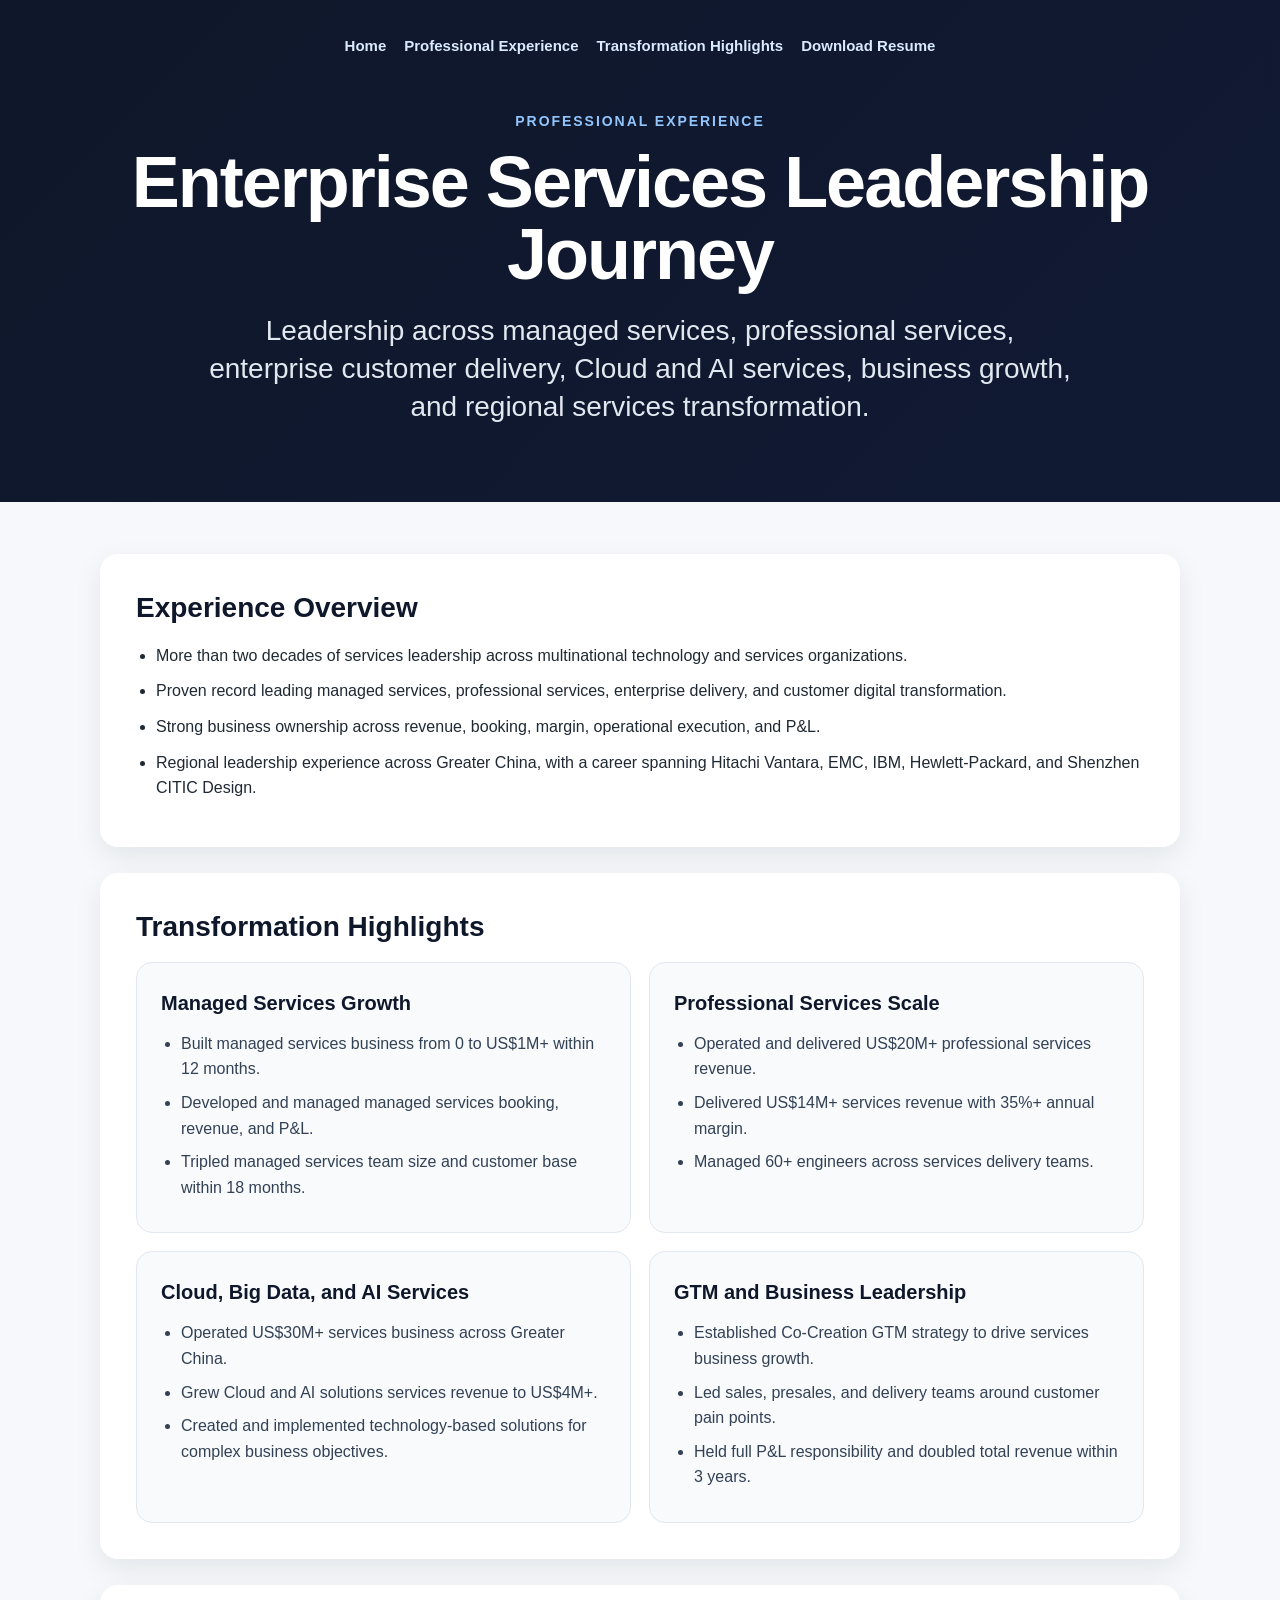
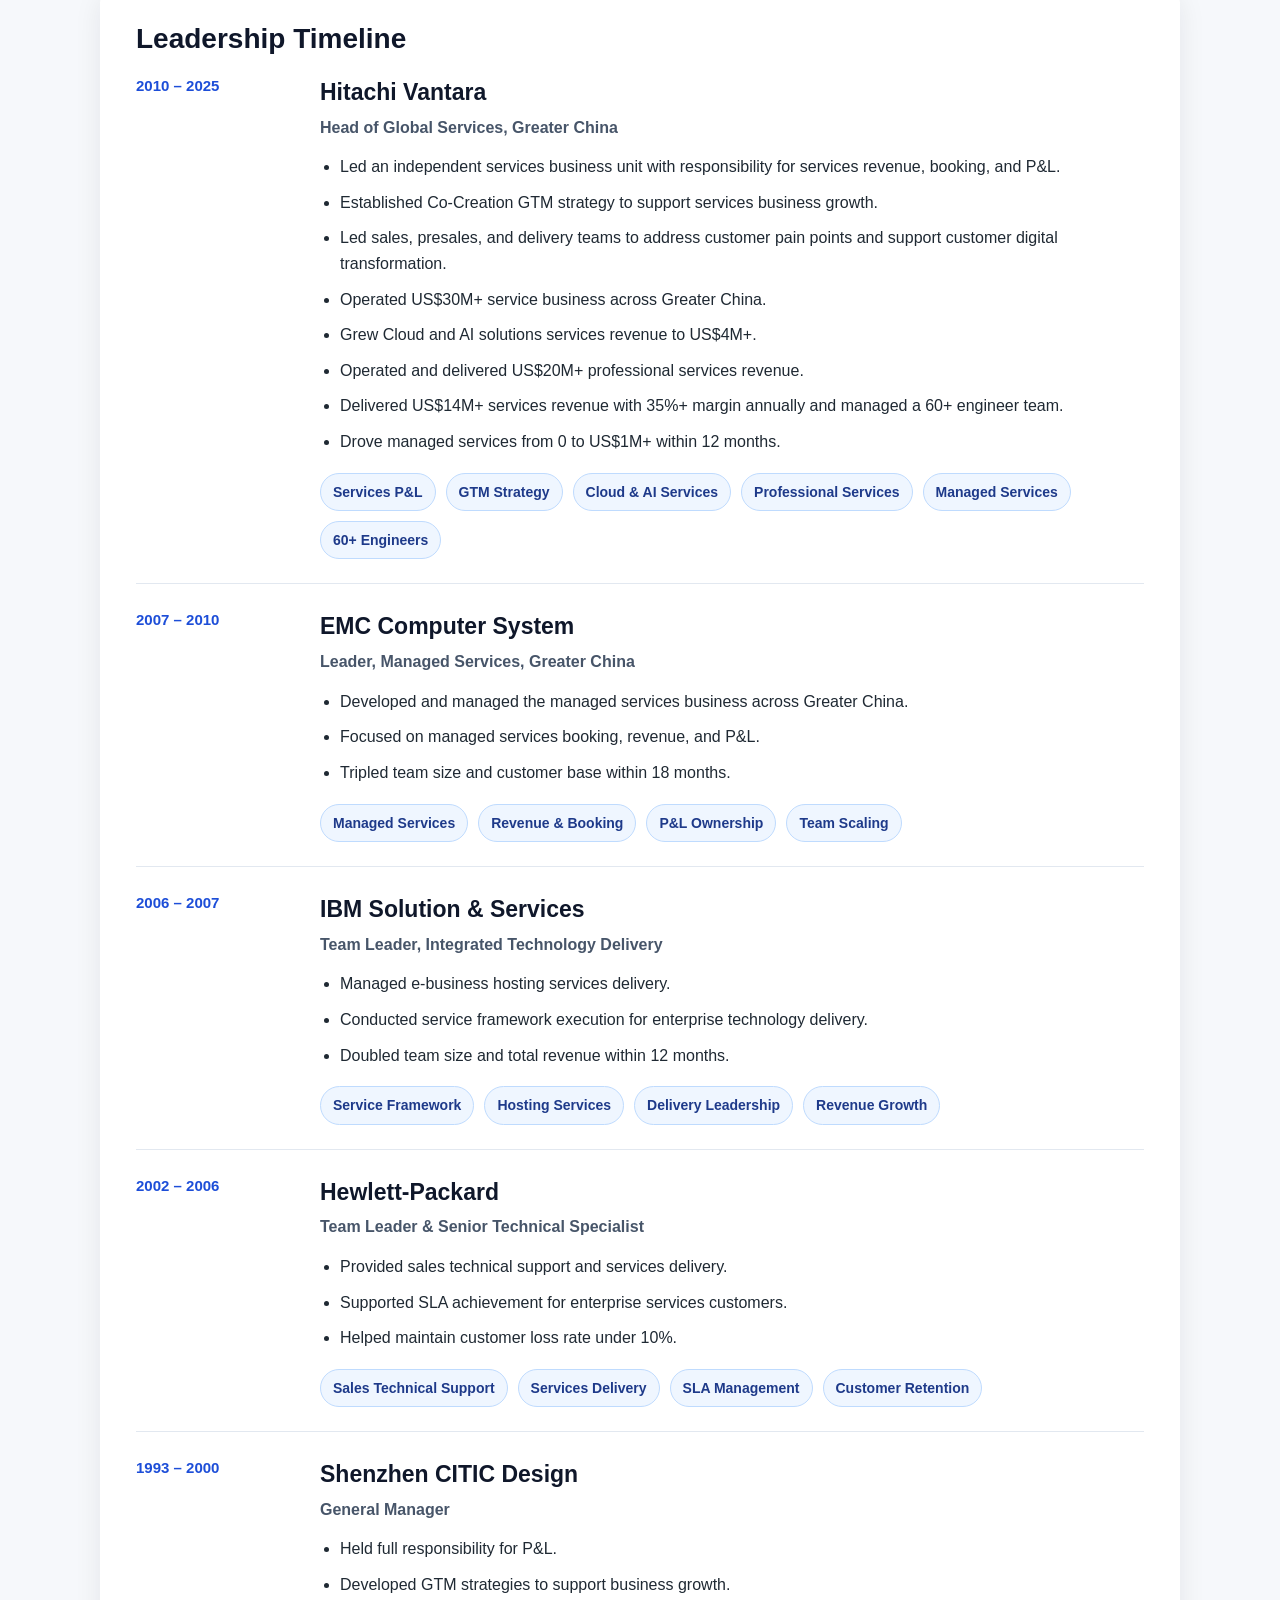
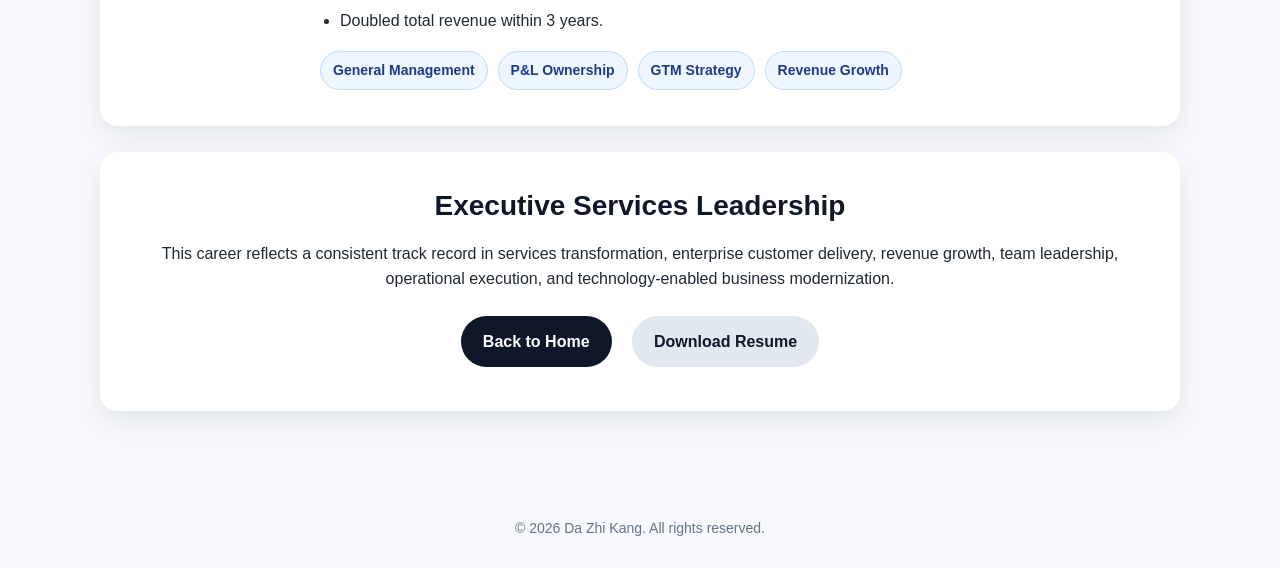
==== experience.html @ 62e83a0a "Init Commit" ====
<!DOCTYPE html>
<html lang="en">
<head>
  <meta charset="UTF-8" />
  <meta name="viewport" content="width=device-width, initial-scale=1.0" />

  <title>Professional Experience | Da Zhi Kang</title>

  <link rel="stylesheet" href="style.css" />
</head>

<body>
  <header class="subpage-hero">
    <div class="container">
      <nav class="top-nav">
        <a href="index.html">Home</a>
        <a href="experience.html">Professional Experience</a>
        <a href="experience.html#transformation-highlights">Transformation Highlights</a>
        <a href="assets/Resume_Dazhi_Kang.pdf" download>Download Resume</a>
      </nav>

      <p class="eyebrow">Professional Experience</p>

      <h1>Enterprise Services Leadership Journey</h1>

      <p class="subtitle">
        Leadership across managed services, professional services, enterprise
        customer delivery, Cloud and AI services, business growth, and regional
        services transformation.
      </p>
    </div>
  </header>

  <main class="container">
    <section class="card">
      <h2>Experience Overview</h2>

      <ul class="detail-bullets">
        <li>
          More than two decades of services leadership across multinational
          technology and services organizations.
        </li>
        <li>
          Proven record leading managed services, professional services,
          enterprise delivery, and customer digital transformation.
        </li>
        <li>
          Strong business ownership across revenue, booking, margin,
          operational execution, and P&amp;L.
        </li>
        <li>
          Regional leadership experience across Greater China, with a career
          spanning Hitachi Vantara, EMC, IBM, Hewlett-Packard, and Shenzhen
          CITIC Design.
        </li>
      </ul>
    </section>

    <section class="card" id="transformation-highlights">
      <h2>Transformation Highlights</h2>

      <div class="highlight-grid">
        <div class="highlight-card">
          <h3>Managed Services Growth</h3>
          <ul>
            <li>Built managed services business from 0 to US$1M+ within 12 months.</li>
            <li>Developed and managed managed services booking, revenue, and P&amp;L.</li>
            <li>Tripled managed services team size and customer base within 18 months.</li>
          </ul>
        </div>

        <div class="highlight-card">
          <h3>Professional Services Scale</h3>
          <ul>
            <li>Operated and delivered US$20M+ professional services revenue.</li>
            <li>Delivered US$14M+ services revenue with 35%+ annual margin.</li>
            <li>Managed 60+ engineers across services delivery teams.</li>
          </ul>
        </div>

        <div class="highlight-card">
          <h3>Cloud, Big Data, and AI Services</h3>
          <ul>
            <li>Operated US$30M+ services business across Greater China.</li>
            <li>Grew Cloud and AI solutions services revenue to US$4M+.</li>
            <li>Created and implemented technology-based solutions for complex business objectives.</li>
          </ul>
        </div>

        <div class="highlight-card">
          <h3>GTM and Business Leadership</h3>
          <ul>
            <li>Established Co-Creation GTM strategy to drive services business growth.</li>
            <li>Led sales, presales, and delivery teams around customer pain points.</li>
            <li>Held full P&amp;L responsibility and doubled total revenue within 3 years.</li>
          </ul>
        </div>
      </div>
    </section>

    <section class="card">
      <h2>Leadership Timeline</h2>

      <div class="timeline">
        <article class="timeline-item">
          <div class="timeline-date">2010 – 2025</div>

          <div class="timeline-content">
            <h3>Hitachi Vantara</h3>
            <p class="role-title">Head of Global Services, Greater China</p>

            <ul class="detail-bullets">
              <li>
                Led an independent services business unit with responsibility
                for services revenue, booking, and P&amp;L.
              </li>
              <li>
                Established Co-Creation GTM strategy to support services
                business growth.
              </li>
              <li>
                Led sales, presales, and delivery teams to address customer
                pain points and support customer digital transformation.
              </li>
              <li>
                Operated US$30M+ service business across Greater China.
              </li>
              <li>
                Grew Cloud and AI solutions services revenue to US$4M+.
              </li>
              <li>
                Operated and delivered US$20M+ professional services revenue.
              </li>
              <li>
                Delivered US$14M+ services revenue with 35%+ margin annually
                and managed a 60+ engineer team.
              </li>
              <li>
                Drove managed services from 0 to US$1M+ within 12 months.
              </li>
            </ul>

            <div class="achievement-list">
              <span>Services P&amp;L</span>
              <span>GTM Strategy</span>
              <span>Cloud &amp; AI Services</span>
              <span>Professional Services</span>
              <span>Managed Services</span>
              <span>60+ Engineers</span>
            </div>
          </div>
        </article>

        <article class="timeline-item">
          <div class="timeline-date">2007 – 2010</div>

          <div class="timeline-content">
            <h3>EMC Computer System</h3>
            <p class="role-title">Leader, Managed Services, Greater China</p>

            <ul class="detail-bullets">
              <li>
                Developed and managed the managed services business across
                Greater China.
              </li>
              <li>
                Focused on managed services booking, revenue, and P&amp;L.
              </li>
              <li>
                Tripled team size and customer base within 18 months.
              </li>
            </ul>

            <div class="achievement-list">
              <span>Managed Services</span>
              <span>Revenue &amp; Booking</span>
              <span>P&amp;L Ownership</span>
              <span>Team Scaling</span>
            </div>
          </div>
        </article>

        <article class="timeline-item">
          <div class="timeline-date">2006 – 2007</div>

          <div class="timeline-content">
            <h3>IBM Solution &amp; Services</h3>
            <p class="role-title">Team Leader, Integrated Technology Delivery</p>

            <ul class="detail-bullets">
              <li>
                Managed e-business hosting services delivery.
              </li>
              <li>
                Conducted service framework execution for enterprise technology
                delivery.
              </li>
              <li>
                Doubled team size and total revenue within 12 months.
              </li>
            </ul>

            <div class="achievement-list">
              <span>Service Framework</span>
              <span>Hosting Services</span>
              <span>Delivery Leadership</span>
              <span>Revenue Growth</span>
            </div>
          </div>
        </article>

        <article class="timeline-item">
          <div class="timeline-date">2002 – 2006</div>

          <div class="timeline-content">
            <h3>Hewlett-Packard</h3>
            <p class="role-title">Team Leader &amp; Senior Technical Specialist</p>

            <ul class="detail-bullets">
              <li>
                Provided sales technical support and services delivery.
              </li>
              <li>
                Supported SLA achievement for enterprise services customers.
              </li>
              <li>
                Helped maintain customer loss rate under 10%.
              </li>
            </ul>

            <div class="achievement-list">
              <span>Sales Technical Support</span>
              <span>Services Delivery</span>
              <span>SLA Management</span>
              <span>Customer Retention</span>
            </div>
          </div>
        </article>

        <article class="timeline-item">
          <div class="timeline-date">1993 – 2000</div>

          <div class="timeline-content">
            <h3>Shenzhen CITIC Design</h3>
            <p class="role-title">General Manager</p>

            <ul class="detail-bullets">
              <li>
                Held full responsibility for P&amp;L.
              </li>
              <li>
                Developed GTM strategies to support business growth.
              </li>
              <li>
                Doubled total revenue within 3 years.
              </li>
            </ul>

            <div class="achievement-list">
              <span>General Management</span>
              <span>P&amp;L Ownership</span>
              <span>GTM Strategy</span>
              <span>Revenue Growth</span>
            </div>
          </div>
        </article>
      </div>
    </section>

    <section class="card cta-card">
      <h2>Executive Services Leadership</h2>

      <p>
        This career reflects a consistent track record in services
        transformation, enterprise customer delivery, revenue growth, team
        leadership, operational execution, and technology-enabled business
        modernization.
      </p>

      <a class="button dark" href="index.html">Back to Home</a>
      <a class="button light" href="assets/Resume_Dazhi_Kang.pdf" download>
        Download Resume
      </a>
    </section>
  </main>

  <footer>
    <p>© 2026 Da Zhi Kang. All rights reserved.</p>
  </footer>
</body>
</html>
---- style.css ----
* {
  box-sizing: border-box;
}

html {
  scroll-behavior: smooth;
}

body {
  margin: 0;
  font-family: Arial, Helvetica, sans-serif;
  color: #1f2933;
  background: #f6f8fb;
  line-height: 1.6;
}

.container {
  width: min(1080px, calc(100% - 48px));
  margin: 0 auto;
}

.hero {
  background:
    linear-gradient(rgba(15, 23, 42, 0.93), rgba(15, 23, 42, 0.93)),
    linear-gradient(135deg, #0f172a, #1e3a8a);
  color: white;
  padding: 34px 0 88px;
  text-align: center;
}

.hero-nav,
.top-nav {
  display: flex;
  justify-content: center;
  flex-wrap: wrap;
  gap: 18px;
  margin-bottom: 52px;
}

.hero-nav a,
.top-nav a {
  color: #dbeafe;
  font-weight: 700;
  text-decoration: none;
  font-size: 15px;
}

.hero-nav a:hover,
.top-nav a:hover {
  color: white;
  text-decoration: underline;
}

.eyebrow {
  margin: 0 0 14px;
  color: #93c5fd;
  font-size: 14px;
  font-weight: 700;
  letter-spacing: 0.14em;
  text-transform: uppercase;
}

h1 {
  margin: 0;
  font-size: clamp(42px, 7vw, 72px);
  line-height: 1;
  letter-spacing: -2px;
}

.subtitle {
  margin: 22px auto 0;
  max-width: 880px;
  font-size: clamp(20px, 3vw, 28px);
  line-height: 1.35;
  color: #e2e8f0;
}

.hero-text {
  margin: 22px auto 0;
  max-width: 790px;
  font-size: 18px;
  color: #cbd5e1;
}

.hero-buttons {
  display: flex;
  justify-content: center;
  flex-wrap: wrap;
  gap: 14px;
  margin-top: 36px;
}

.button {
  display: inline-block;
  padding: 13px 22px;
  border-radius: 999px;
  font-weight: 700;
  text-decoration: none;
  transition: transform 0.15s ease, box-shadow 0.15s ease;
}

.button.primary {
  background: white;
  color: #0f172a;
  box-shadow: 0 10px 24px rgba(0, 0, 0, 0.18);
}

.button.secondary {
  border: 1px solid #94a3b8;
  color: white;
}

.button.dark {
  background: #0f172a;
  color: white;
  margin: 8px;
}

.button.light {
  background: #e2e8f0;
  color: #0f172a;
  margin: 8px;
}

.button:hover {
  text-decoration: none;
  transform: translateY(-2px);
}

main {
  padding: 52px 0;
}

.card {
  background: white;
  margin-bottom: 26px;
  padding: 36px;
  border-radius: 18px;
  box-shadow: 0 10px 28px rgba(15, 23, 42, 0.08);
}

h2 {
  margin: 0 0 18px;
  color: #0f172a;
  font-size: 28px;
  line-height: 1.25;
}

h3 {
  color: #0f172a;
}

p {
  margin: 0 0 16px;
}

p:last-child {
  margin-bottom: 0;
}

.metrics-grid {
  display: grid;
  grid-template-columns: repeat(2, minmax(0, 1fr));
  gap: 18px;
}

.metric-card {
  background: #f8fafc;
  border: 1px solid #e2e8f0;
  border-radius: 16px;
  padding: 26px;
  min-height: 150px;
}

.metric-card strong {
  display: block;
  color: #0f172a;
  font-size: clamp(28px, 4vw, 38px);
  line-height: 1.1;
  margin-bottom: 12px;
}

.metric-card span {
  display: block;
  color: #475569;
  font-size: 16px;
}

.no-break {
  white-space: nowrap;
}

.focus-grid,
.credential-grid {
  display: grid;
  grid-template-columns: repeat(2, minmax(0, 1fr));
  gap: 14px;
}

.focus-grid div,
.credential-card {
  background: #f8fafc;
  border: 1px solid #e2e8f0;
  border-radius: 14px;
  padding: 16px 18px;
  color: #334155;
}

.focus-grid div {
  font-weight: 700;
}

.credential-card h3 {
  margin: 0 0 6px;
  font-size: 18px;
}

.credential-card p {
  color: #475569;
  margin: 0;
}

.contact-line {
  margin-bottom: 10px;
}

a {
  color: #1d4ed8;
  text-decoration: none;
}

a:hover {
  text-decoration: underline;
}

footer {
  padding: 28px 24px;
  text-align: center;
  color: #64748b;
  font-size: 14px;
}

.subpage-hero {
  background:
    linear-gradient(rgba(15, 23, 42, 0.93), rgba(15, 23, 42, 0.93)),
    linear-gradient(135deg, #0f172a, #1e40af);
  color: white;
  padding: 34px 0 76px;
  text-align: center;
}

.detail-bullets {
  margin: 0;
  padding-left: 20px;
}

.detail-bullets li {
  margin-bottom: 10px;
}

.highlight-grid {
  display: grid;
  grid-template-columns: repeat(2, minmax(0, 1fr));
  gap: 18px;
}

.highlight-card {
  background: #f8fafc;
  border: 1px solid #e2e8f0;
  border-radius: 16px;
  padding: 24px;
}

.highlight-card h3 {
  margin: 0 0 12px;
  color: #0f172a;
  font-size: 20px;
}

.highlight-card ul {
  margin: 0;
  padding-left: 20px;
}

.highlight-card li {
  margin-bottom: 8px;
  color: #334155;
}

.timeline {
  display: grid;
  gap: 24px;
}

.timeline-item {
  display: grid;
  grid-template-columns: 160px 1fr;
  gap: 24px;
  padding-bottom: 24px;
  border-bottom: 1px solid #e2e8f0;
}

.timeline-item:last-child {
  padding-bottom: 0;
  border-bottom: none;
}

.timeline-date {
  color: #1d4ed8;
  font-weight: 800;
  font-size: 15px;
}

.timeline-content h3 {
  margin: 0;
  color: #0f172a;
  font-size: 23px;
}

.role-title {
  margin: 4px 0 14px;
  color: #475569;
  font-weight: 700;
}

.achievement-list {
  display: flex;
  flex-wrap: wrap;
  gap: 10px;
  margin-top: 18px;
}

.achievement-list span {
  background: #eff6ff;
  color: #1e3a8a;
  border: 1px solid #bfdbfe;
  border-radius: 999px;
  padding: 7px 12px;
  font-size: 14px;
  font-weight: 700;
}

.cta-card {
  text-align: center;
}

@media (max-width: 720px) {
  .container {
    width: min(100% - 32px, 1080px);
  }

  .hero {
    padding: 28px 0 64px;
  }

  .hero-nav,
  .top-nav {
    margin-bottom: 36px;
  }

  .card {
    padding: 26px;
  }

  .metrics-grid,
  .focus-grid,
  .credential-grid,
  .highlight-grid {
    grid-template-columns: 1fr;
  }

  .hero-buttons {
    flex-direction: column;
    align-items: stretch;
  }

  .button {
    text-align: center;
  }

  .timeline-item {
    grid-template-columns: 1fr;
    gap: 8px;
  }
}
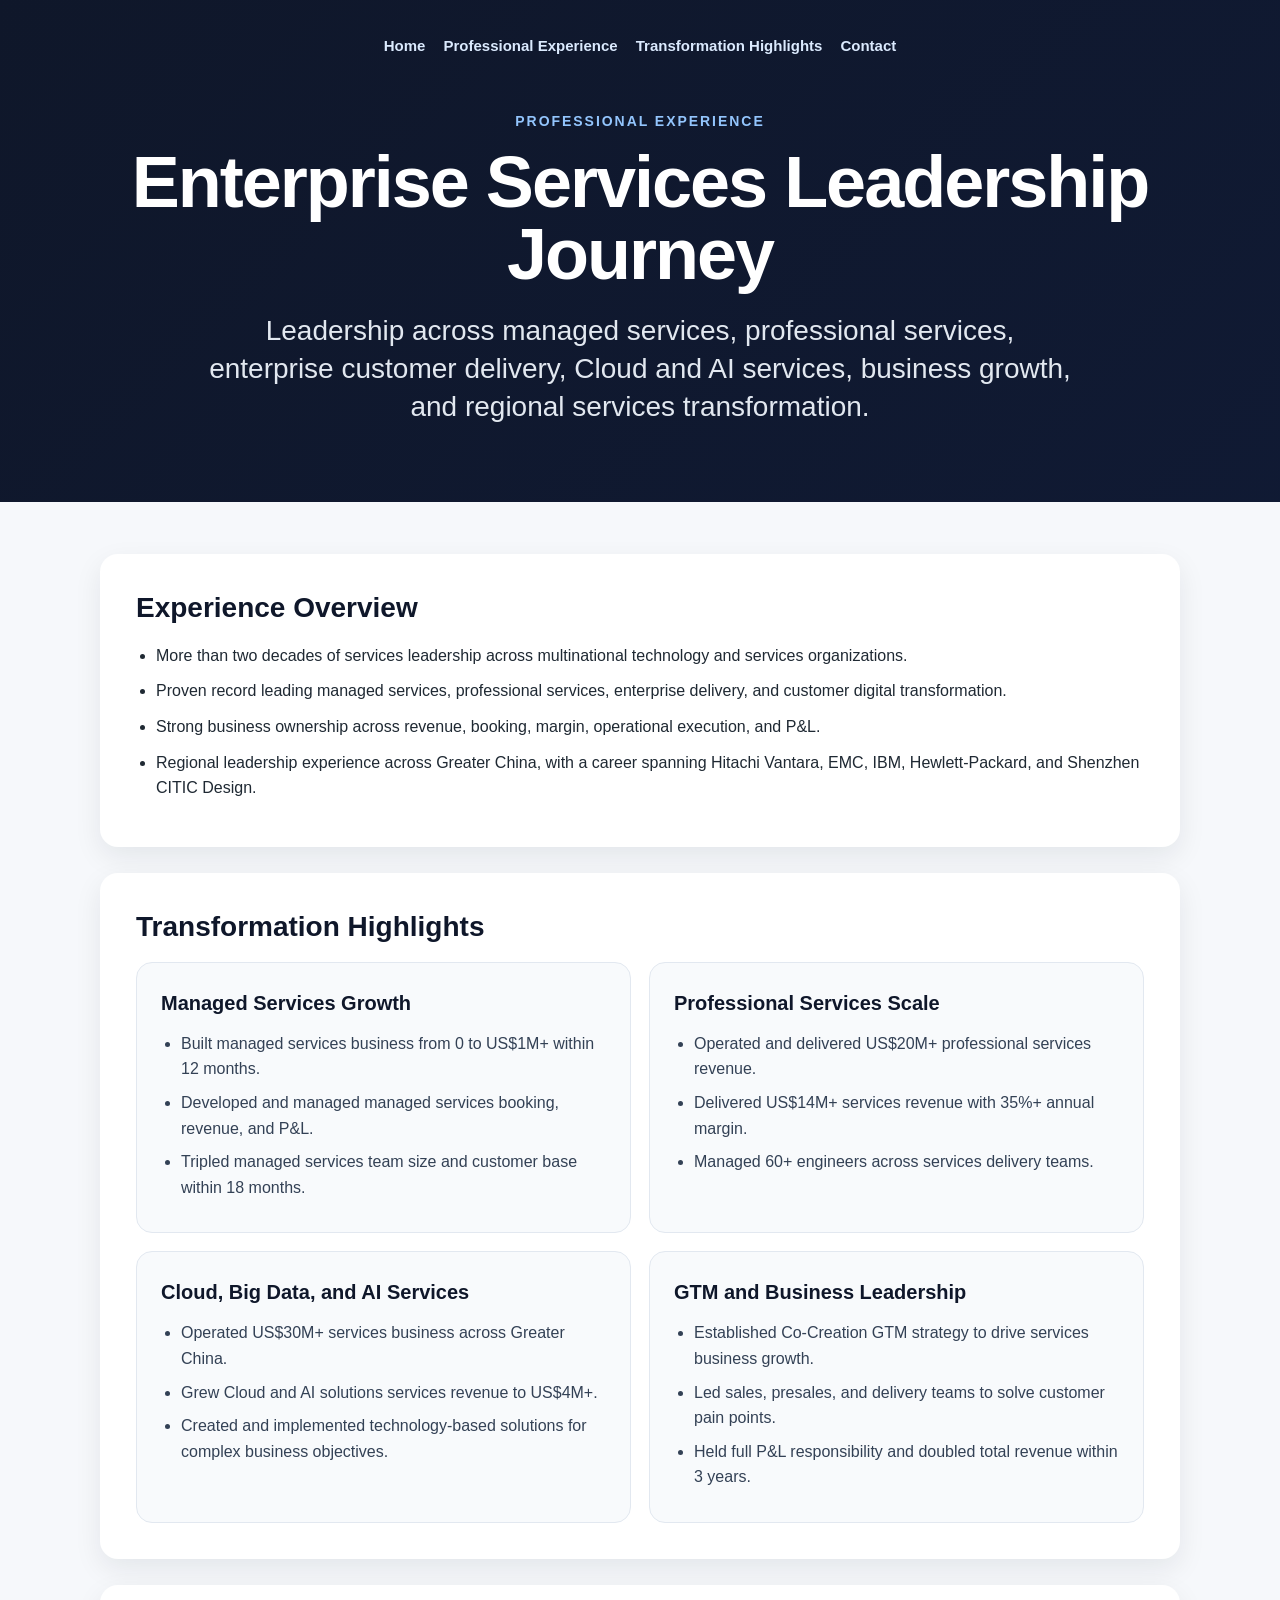
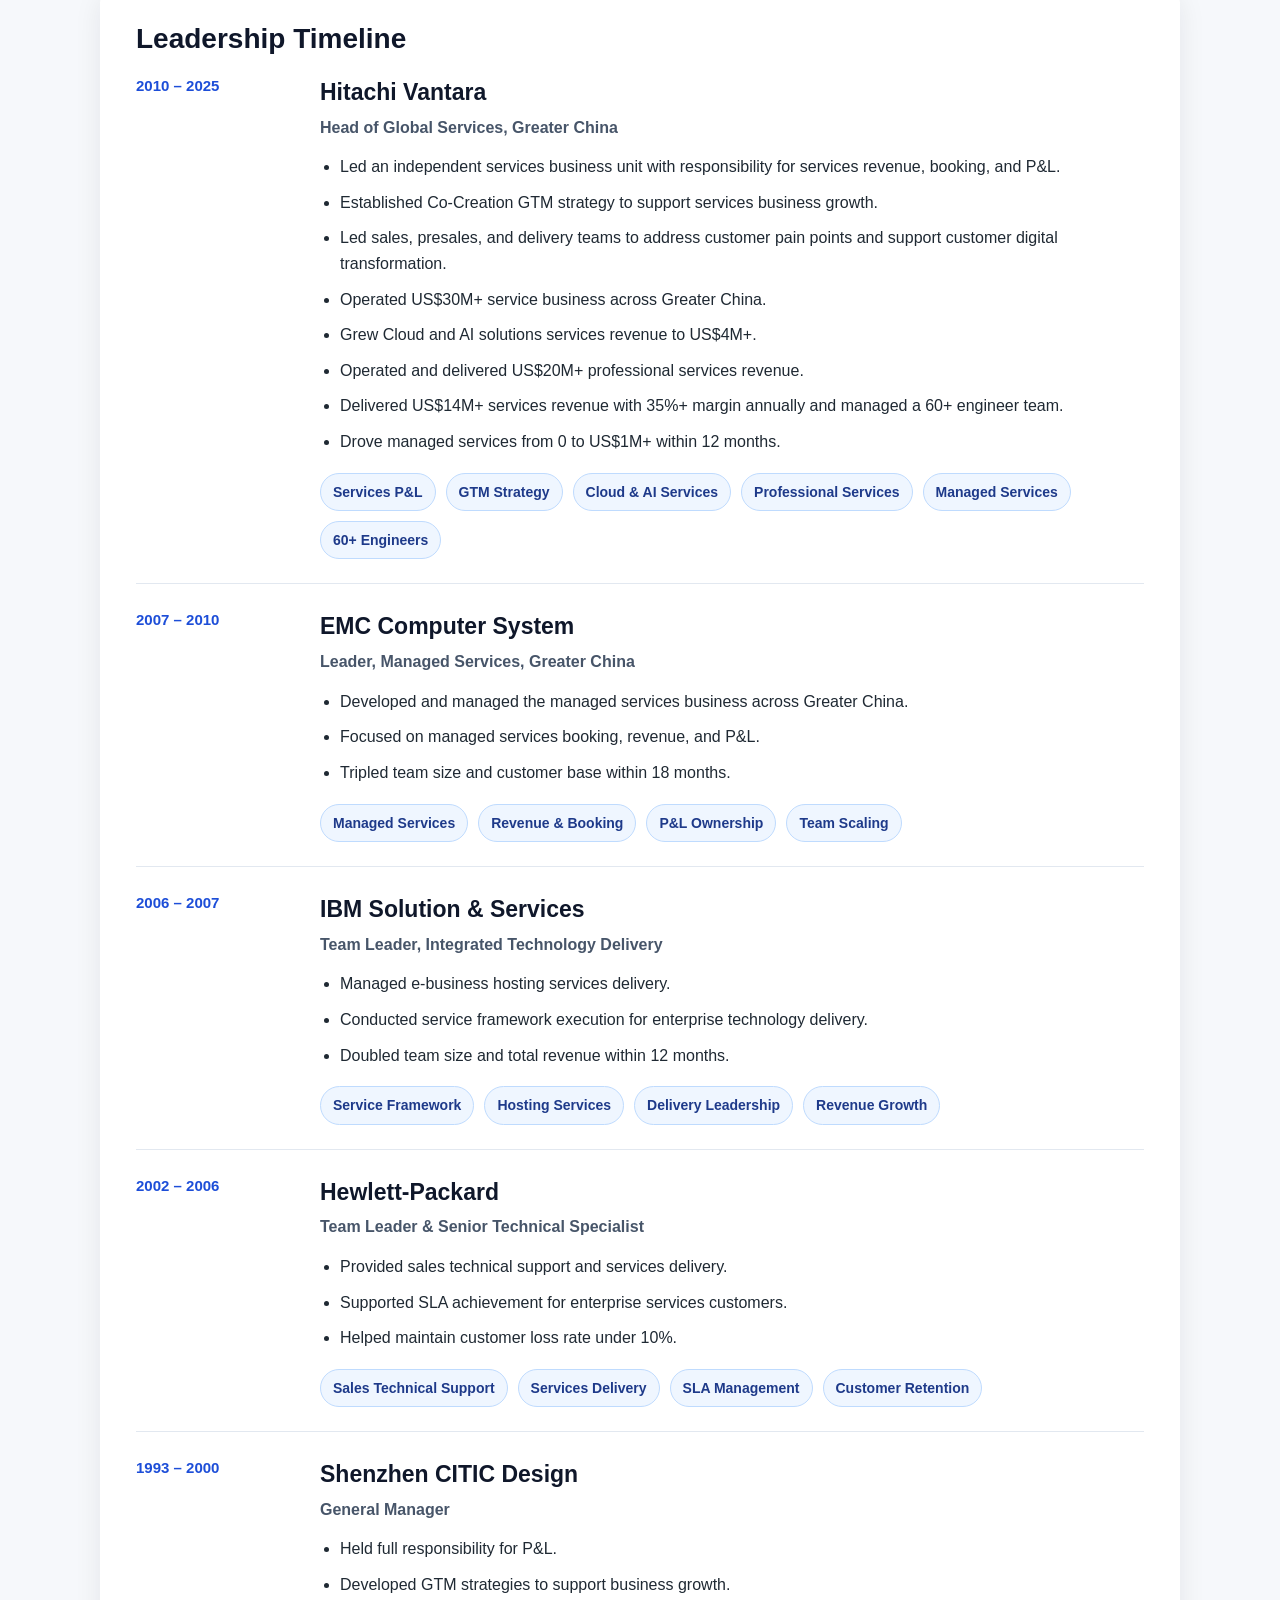
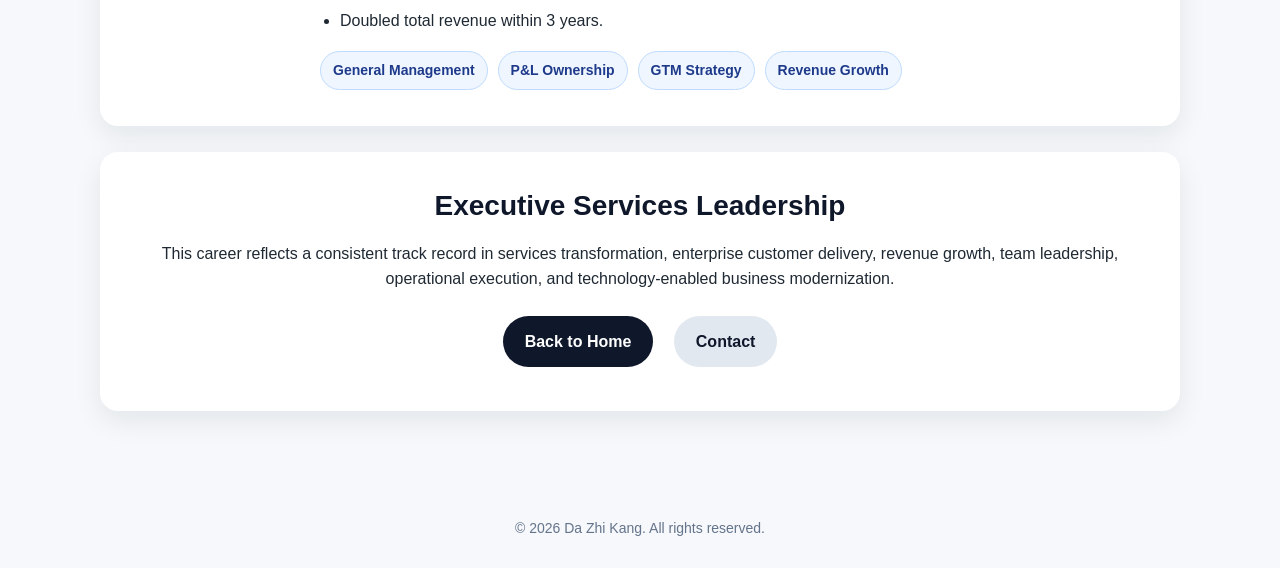
==== commit bbd0d001: "Remove resume button and edit highlights in experience.html" ====
--- a/experience.html
+++ b/experience.html
@@ -16,7 +16,7 @@
         <a href="index.html">Home</a>
         <a href="experience.html">Professional Experience</a>
         <a href="experience.html#transformation-highlights">Transformation Highlights</a>
-        <a href="assets/Resume_Dazhi_Kang.pdf" download>Download Resume</a>
+        <a href="index.html#contact">Contact</a>
       </nav>
 
       <p class="eyebrow">Professional Experience</p>
@@ -91,7 +91,7 @@
           <h3>GTM and Business Leadership</h3>
           <ul>
             <li>Established Co-Creation GTM strategy to drive services business growth.</li>
-            <li>Led sales, presales, and delivery teams around customer pain points.</li>
+            <li>Led sales, presales, and delivery teams to solve customer pain points.</li>
             <li>Held full P&amp;L responsibility and doubled total revenue within 3 years.</li>
           </ul>
         </div>
@@ -278,9 +278,7 @@
       </p>
 
       <a class="button dark" href="index.html">Back to Home</a>
-      <a class="button light" href="assets/Resume_Dazhi_Kang.pdf" download>
-        Download Resume
-      </a>
+      <a class="button light" href="index.html#contact">Contact</a>
     </section>
   </main>
 
@@ -288,4 +286,4 @@
     <p>© 2026 Da Zhi Kang. All rights reserved.</p>
   </footer>
 </body>
-</html>+</html>
